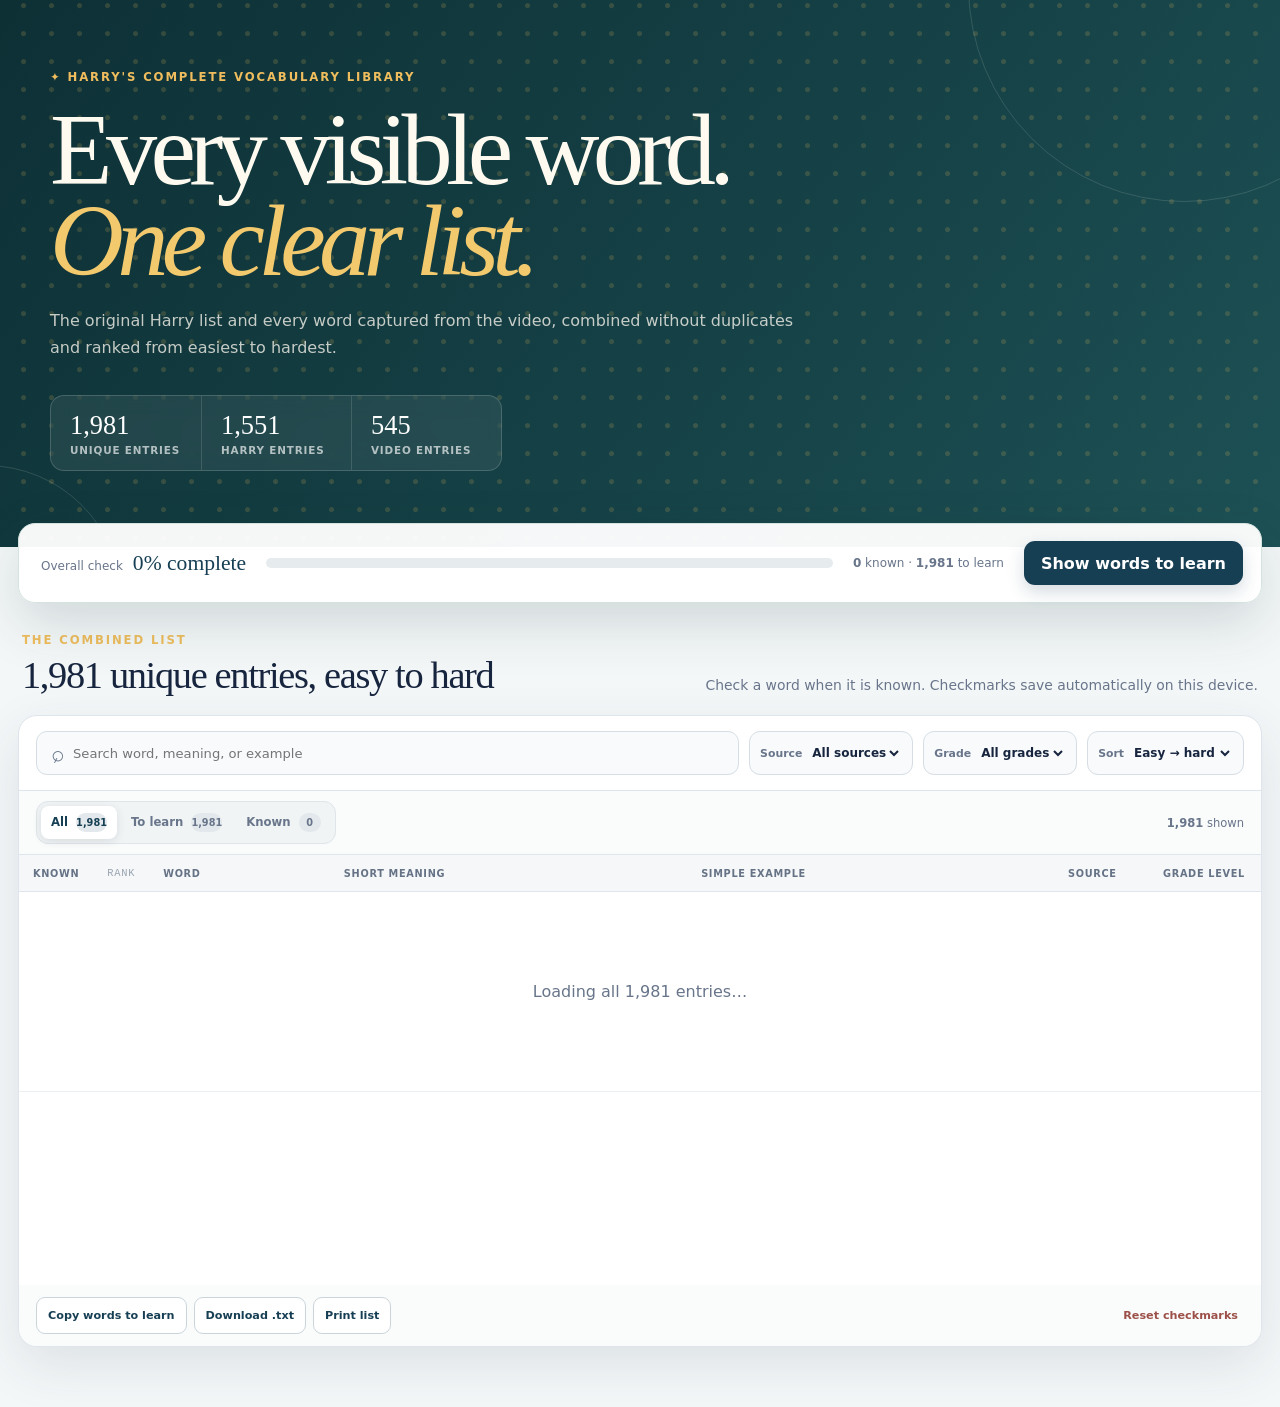
==== docs/index.html @ c69cf249 "Publish combined vocabulary docs/index.html" ====
<!doctype html>
<html lang="en">
<head>
  <meta charset="utf-8">
  <meta name="viewport" content="width=device-width, initial-scale=1">
  <meta name="description" content="Harry's combined 1,981-word vocabulary library, sorted from easy to hard.">
  <title>Harry's Vocabulary — 1,981 Words</title>
  <link rel="stylesheet" href="./styles.css">
</head>
<body>
  <main>
    <header class="hero">
      <div class="hero-inner">
        <p class="eyebrow">✦ Harry's complete vocabulary library</p>
        <h1>Every visible word.<br><em>One clear list.</em></h1>
        <p class="intro">The original Harry list and every word captured from the video, combined without duplicates and ranked from easiest to hardest.</p>
        <div class="hero-stats" aria-label="List totals">
          <div><strong>1,981</strong><span>unique entries</span></div>
          <div><strong>1,551</strong><span>Harry entries</span></div>
          <div><strong>545</strong><span>video entries</span></div>
        </div>
      </div>
    </header>

    <div class="content">
      <section class="progress-card" aria-label="Overall progress">
        <div class="progress-copy"><span>Overall check</span><strong id="percent">0% complete</strong></div>
        <div class="progress-track" aria-hidden="true"><span id="progress-bar"></span></div>
        <div class="progress-numbers"><b id="known-count">0</b> known · <b id="learn-count">1,981</b> to learn</div>
        <button class="primary-button" id="show-learn">Show words to learn</button>
      </section>

      <section class="list-intro" id="word-list">
        <div><p class="kicker">THE COMBINED LIST</p><h2>1,981 unique entries, easy to hard</h2></div>
        <p>Check a word when it is known. Checkmarks save automatically on this device.</p>
      </section>

      <div class="notice" id="notice" role="status" hidden></div>

      <section class="library-card">
        <div class="toolbar">
          <label class="search-box"><span aria-hidden="true">⌕</span><input id="search" type="search" placeholder="Search word, meaning, or example" aria-label="Search vocabulary"></label>
          <label class="select-box"><span>Source</span><select id="source"><option value="all">All sources</option><option value="Harry">Harry list</option><option value="Video">Video list</option><option value="Both">Both lists</option></select></label>
          <label class="select-box"><span>Grade</span><select id="grade"><option value="all">All grades</option><option value="4">Grade 4</option><option value="5">Grade 5</option><option value="6">Grade 6</option></select></label>
          <label class="select-box"><span>Sort</span><select id="sort"><option value="easy">Easy → hard</option><option value="hard">Hard → easy</option><option value="az">A → Z</option></select></label>
        </div>

        <div class="filter-row">
          <div class="filter-tabs" aria-label="Knowledge filter">
            <button class="active" data-status="all">All <b id="all-tab">1,981</b></button>
            <button data-status="learn">To learn <b id="learn-tab">1,981</b></button>
            <button data-status="known">Known <b id="known-tab">0</b></button>
          </div>
          <span><strong id="shown-count">1,981</strong> shown</span>
        </div>

        <div class="table-wrap">
          <table>
            <thead><tr><th class="check-column">Known</th><th class="number-column">Rank</th><th>Word</th><th>Short meaning</th><th>Simple example</th><th class="list-column">Source</th><th class="grade-column">Grade level</th></tr></thead>
            <tbody id="rows"><tr><td colspan="7" class="loading">Loading all 1,981 entries…</td></tr></tbody>
          </table>
          <div class="empty-state" id="empty" hidden><strong>No matching words</strong><span>Try a different search or filter.</span></div>
        </div>

        <footer>
          <div class="footer-actions"><button id="copy">Copy words to learn</button><button id="download">Download .txt</button><button id="print">Print list</button></div>
          <button class="reset-button" id="reset">Reset checkmarks</button>
        </footer>
      </section>
    </div>
  </main>
  <script src="./app.js" defer></script>
</body>
</html>
---- docs/styles.css ----
:root { color-scheme: light; font-family: Inter, ui-sans-serif, system-ui, -apple-system, BlinkMacSystemFont, "Segoe UI", sans-serif; color: #17253f; background: #f4f7f8; }
* { box-sizing: border-box; }
html { scroll-behavior: smooth; }
body { margin: 0; background: radial-gradient(circle at 4% 8%, rgba(81,166,145,.14), transparent 28rem), radial-gradient(circle at 96% 12%, rgba(237,179,77,.14), transparent 25rem), #f4f7f8; }
button, input, select { font: inherit; }
button { cursor: pointer; }
.hero { position: relative; overflow: hidden; color: #fffaf0; background: radial-gradient(circle at 84% 20%, rgba(228,182,85,.18) 0 2px, transparent 3px) 0 0/28px 28px, linear-gradient(128deg,#0d3035,#17454a 68%,#1d5155); }
.hero::before,.hero::after { position:absolute; content:""; border:1px solid rgba(255,250,240,.13); border-radius:999px; }
.hero::before { width:430px; height:430px; right:-120px; top:-230px; }
.hero::after { width:270px; height:270px; left:-150px; bottom:-190px; }
.hero-inner { position:relative; z-index:1; width:min(1180px,calc(100% - 44px)); margin:auto; padding:70px 0 76px; }
.eyebrow,.kicker { margin:0; color:#efbd5d; font-size:.73rem; font-weight:850; letter-spacing:.16em; text-transform:uppercase; }
h1 { margin:20px 0 22px; font-family:Georgia,"Times New Roman",serif; font-size:clamp(3.4rem,8vw,6.7rem); font-weight:500; line-height:.89; letter-spacing:-.065em; }
h1 em { color:#f3c96e; font-weight:500; }
.intro { max-width:770px; margin:0; color:rgba(255,250,240,.76); font-size:1rem; line-height:1.65; }
.hero-stats { display:flex; width:fit-content; margin-top:34px; overflow:hidden; border:1px solid rgba(255,255,255,.17); border-radius:14px; background:rgba(255,255,255,.07); backdrop-filter:blur(10px); }
.hero-stats div { min-width:150px; padding:14px 19px; }
.hero-stats div+div { border-left:1px solid rgba(255,255,255,.13); }
.hero-stats strong,.hero-stats span { display:block; }
.hero-stats strong { color:#fff; font:1.65rem Georgia,serif; }
.hero-stats span { margin-top:3px; color:rgba(255,255,255,.66); font-size:.65rem; font-weight:850; letter-spacing:.08em; text-transform:uppercase; }
.content { width:min(1480px,calc(100% - 36px)); margin:auto; padding:24px 0 60px; }
.progress-card { position:relative; z-index:2; display:grid; grid-template-columns:auto minmax(180px,1fr) auto auto; align-items:center; gap:20px; margin:-48px 0 30px; padding:17px 18px 17px 22px; border:1px solid #d5e3df; border-radius:17px; background:rgba(255,255,255,.96); box-shadow:0 20px 55px rgba(20,53,56,.16); }
.progress-copy { display:flex; align-items:baseline; gap:10px; white-space:nowrap; }
.progress-copy span,.progress-numbers { color:#68758a; font-size:.75rem; }
.progress-copy strong { color:#173f54; font:1.35rem Georgia,serif; }
.progress-track { height:10px; overflow:hidden; border-radius:99px; background:#e6ecee; }
.progress-track span { display:block; width:0; height:100%; border-radius:inherit; background:linear-gradient(90deg,#207b72,#55b49f); transition:width .25s; }
.primary-button { min-height:44px; padding:10px 17px; border:0; border-radius:11px; background:#173f54; color:white; font-weight:850; box-shadow:0 7px 17px rgba(23,63,84,.18); }
.list-intro { display:flex; align-items:end; justify-content:space-between; gap:28px; margin:0 4px 18px; }
.list-intro h2 { margin:6px 0 0; font:clamp(1.9rem,3vw,2.75rem) Georgia,serif; letter-spacing:-.035em; }
.list-intro>p { max-width:560px; margin:0; color:#68758a; font-size:.87rem; line-height:1.55; }
.notice { margin:0 0 14px; padding:11px 14px; border:1px solid #b9d9d1; border-radius:11px; background:#ecf8f5; color:#17675e; font-size:.8rem; font-weight:800; }
.library-card { overflow:hidden; border:1px solid #dfe5ec; border-radius:19px; background:white; box-shadow:0 18px 52px rgba(35,58,73,.11); }
.toolbar { display:flex; align-items:center; gap:10px; padding:15px 17px; border-bottom:1px solid #dfe5ec; }
.search-box { display:grid; grid-template-columns:auto minmax(0,1fr); align-items:center; gap:8px; flex:1 1 390px; min-height:44px; padding:0 13px; border:1px solid #d6dde4; border-radius:11px; background:#f8fafb; }
.search-box span { color:#68758a; font-size:1.4rem; transform:rotate(-18deg); }
.search-box input { width:100%; border:0; outline:0; background:transparent; color:#17253f; font-size:.82rem; }
.select-box { display:grid; grid-template-columns:auto auto; align-items:center; gap:6px; min-height:44px; padding:0 10px; border:1px solid #d6dde4; border-radius:11px; background:#f8fafb; color:#68758a; font-size:.68rem; font-weight:850; }
.select-box select { border:0; outline:0; background:transparent; color:#17253f; font-size:.75rem; font-weight:800; }
.filter-row { display:flex; align-items:center; justify-content:space-between; gap:14px; padding:10px 17px; border-bottom:1px solid #dfe5ec; background:#fafbfb; color:#68758a; font-size:.72rem; }
.filter-tabs { display:flex; gap:4px; padding:4px; border:1px solid #dfe5e9; border-radius:12px; background:#f1f4f5; }
.filter-tabs button { min-height:33px; padding:5px 10px; border:0; border-radius:8px; background:transparent; color:#68758a; font-size:.73rem; font-weight:850; }
.filter-tabs button.active { background:#fff; color:#173f54; box-shadow:0 2px 9px rgba(35,58,73,.13); }
.filter-tabs b { display:inline-grid; place-items:center; min-width:22px; height:19px; margin-left:4px; border-radius:99px; background:#e2e8eb; font-size:.61rem; }
.table-wrap { max-height:calc(100vh - 125px); min-height:430px; overflow:auto; }
table { width:100%; border-collapse:separate; border-spacing:0; }
thead { position:sticky; top:0; z-index:3; }
th { padding:12px 14px; text-align:left; border-bottom:1px solid #dfe5ec; background:rgba(245,247,248,.96); color:#667386; backdrop-filter:blur(8px); font-size:.61rem; font-weight:900; letter-spacing:.07em; text-transform:uppercase; }
td { padding:13px 14px; border-bottom:1px solid #edf0f2; background:#fff; vertical-align:middle; }
tbody tr:hover td { background:#fbfcfc; }
.check-column { width:68px; text-align:center!important; }
.number-column { width:54px; color:#9aa4b1; font: .65rem ui-monospace,SFMono-Regular,Menlo,monospace; }
.word-cell { min-width:135px; }.word-cell strong { font:1.12rem Georgia,serif; }
.meaning-cell { min-width:190px; color:#42536a; font-size:.78rem; line-height:1.42; }
.example-cell { min-width:260px; color:#68758a; font-size:.76rem; font-style:italic; line-height:1.46; }
.list-column { width:95px; }.grade-column { width:112px; }
.checkbox { position:relative; display:inline-grid; place-items:center; width:27px; height:27px; }
.checkbox input { position:absolute; inset:0; width:100%; height:100%; margin:0; opacity:0; cursor:pointer; }
.checkbox span { display:grid; place-items:center; width:25px; height:25px; border:2px solid #c5ced7; border-radius:7px; color:transparent; font-size:.85rem; font-weight:900; }
.checkbox input:checked+span { border-color:#207b72; background:#207b72; color:white; }
.known-row td { background:#f7fbfa; }.known-row .word-cell strong,.known-row .meaning-cell,.known-row .example-cell { color:#8a9690; text-decoration:line-through; text-decoration-color:#bac7c1; }
.pill { display:inline-block; padding:6px 8px; border-radius:8px; white-space:nowrap; font-size:.62rem; font-weight:900; }
.section-S { background:#e0f2ed;color:#276f63 }.section-T { background:#e7edf7;color:#4e6287 }.section-U { background:#efe5f3;color:#795b84 }.section-Review { background:#fff0df;color:#9c6335 }
.grade-4 { background:#e4f3ef;color:#246d62 }.grade-5 { background:#edf0f7;color:#536386 }.grade-6 { background:#f1e6ef;color:#825f7e }
.empty-state,.loading { text-align:center; padding:90px 20px; color:#68758a; }.empty-state strong,.empty-state span { display:block; }.empty-state strong { color:#17253f; font:1.35rem Georgia,serif; }
footer { display:flex; align-items:center; justify-content:space-between; gap:15px; padding:12px 17px; background:#fafbfb; }
.footer-actions { display:flex; flex-wrap:wrap; gap:7px; }.footer-actions button { min-height:37px; padding:7px 11px; border:1px solid #cad5da; border-radius:9px; background:white; color:#173f54; font-size:.7rem; font-weight:850; }
.reset-button { border:0; background:transparent; color:#9c5048; font-size:.7rem; font-weight:850; }
@media(max-width:980px){.progress-card{grid-template-columns:auto minmax(120px,1fr) auto}.primary-button{grid-column:1/-1;width:100%}.toolbar{flex-wrap:wrap}.search-box{flex-basis:100%}}
@media(max-width:720px){.hero-inner{width:min(100% - 24px,680px);padding:48px 0 68px}h1{font-size:clamp(3rem,17vw,5rem)}.hero-stats{width:100%}.hero-stats div{min-width:0;flex:1;padding-inline:10px}.content{width:min(100% - 18px,680px)}.progress-card{grid-template-columns:1fr;gap:11px;margin-top:-38px}.list-intro{display:block}.list-intro>p{margin-top:10px}.toolbar{align-items:stretch}.select-box{flex:1 1 30%}.filter-row{align-items:stretch;flex-direction:column}.filter-tabs{display:grid;grid-template-columns:repeat(3,1fr)}.table-wrap{max-height:none;overflow:visible}thead{display:none}table,tbody,tr,td{display:block;width:100%}tbody tr{position:relative;padding:15px 15px 13px 58px;border-bottom:1px solid #e7ecef}td{min-width:0;padding:3px 0;border:0;background:transparent!important}td::before{display:block;margin-bottom:2px;color:#8a95a4;content:attr(data-label);font-size:.54rem;font-weight:900;letter-spacing:.07em;text-transform:uppercase}.check-column{position:absolute;left:15px;top:17px;text-align:left!important}.check-column::before,.number-column::before{display:none!important}.number-column{position:absolute;left:19px;top:52px}.word-cell strong{font-size:1.35rem}.example-cell{margin-top:5px}.list-column,.grade-column{display:inline-block!important;width:auto;margin:7px 6px 0 0}.list-column::before,.grade-column::before{display:none!important}footer{align-items:flex-start;flex-direction:column}}
@media print{body{background:#fff}.hero{background:#fff;color:#17253f}.hero-inner{padding:18px 0}h1{margin:8px 0;color:#17253f;font-size:2rem}h1 em,.eyebrow{color:#17253f}.intro{color:#4f5e72}.hero-stats,.progress-card,.list-intro>p,.toolbar,.filter-row,footer,.notice{display:none!important}.content{width:100%;padding:0}.library-card{border:0;box-shadow:none}.table-wrap{max-height:none;overflow:visible}th,td{padding:6px 8px;font-size:8pt}.check-column{display:none}}
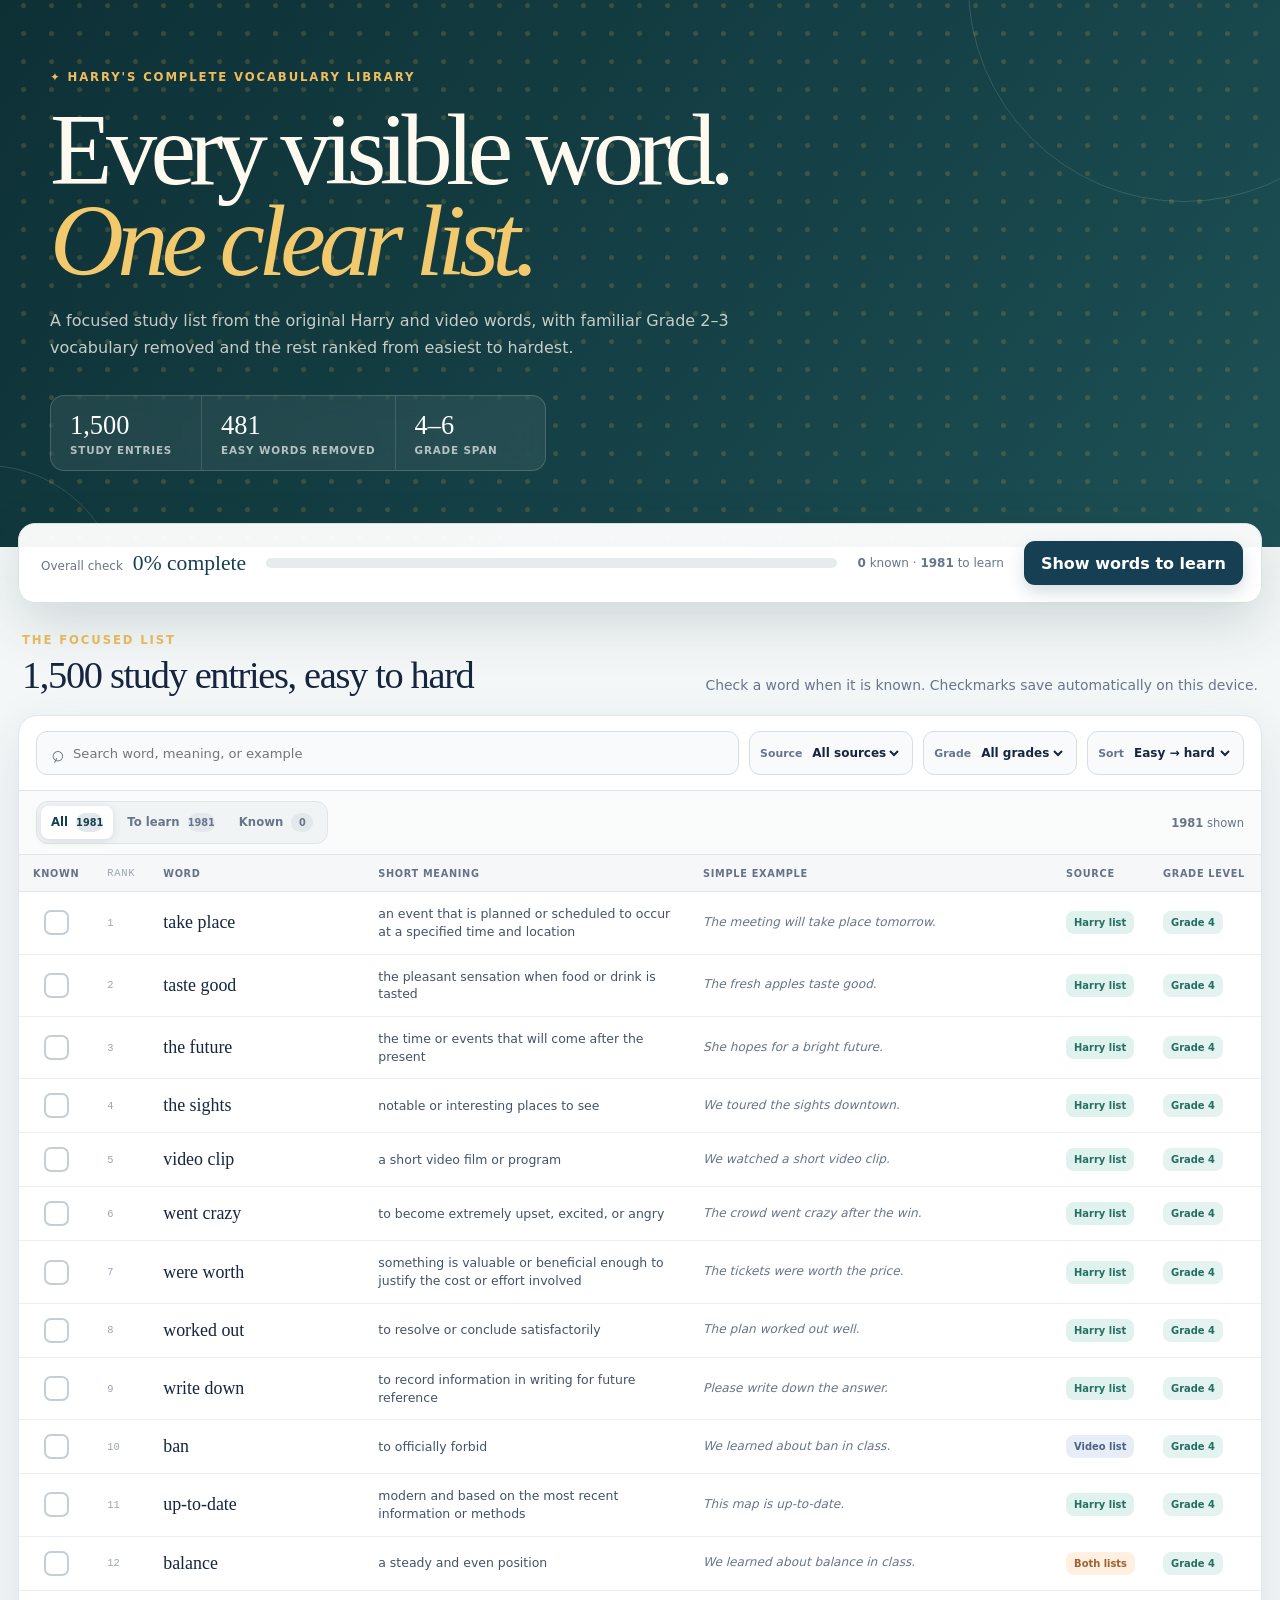
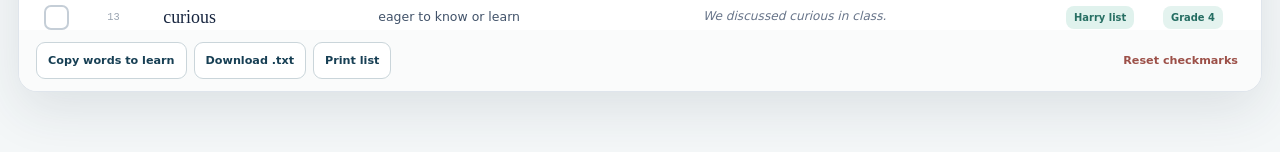
==== commit d0a29233: "Publish focused 1,500-word docs/index.html" ====
--- a/docs/index.html
+++ b/docs/index.html
@@ -3,8 +3,8 @@
 <head>
   <meta charset="utf-8">
   <meta name="viewport" content="width=device-width, initial-scale=1">
-  <meta name="description" content="Harry's combined 1,981-word vocabulary library, sorted from easy to hard.">
-  <title>Harry's Vocabulary — 1,981 Words</title>
+  <meta name="description" content="Harry's focused 1,500-word vocabulary library, sorted from easy to hard.">
+  <title>Harry's Vocabulary — 1,500 Words</title>
   <link rel="stylesheet" href="./styles.css">
 </head>
 <body>
@@ -13,11 +13,11 @@
       <div class="hero-inner">
         <p class="eyebrow">✦ Harry's complete vocabulary library</p>
         <h1>Every visible word.<br><em>One clear list.</em></h1>
-        <p class="intro">The original Harry list and every word captured from the video, combined without duplicates and ranked from easiest to hardest.</p>
+        <p class="intro">A focused study list from the original Harry and video words, with familiar Grade 2–3 vocabulary removed and the rest ranked from easiest to hardest.</p>
         <div class="hero-stats" aria-label="List totals">
-          <div><strong>1,981</strong><span>unique entries</span></div>
-          <div><strong>1,551</strong><span>Harry entries</span></div>
-          <div><strong>545</strong><span>video entries</span></div>
+          <div><strong>1,500</strong><span>study entries</span></div>
+          <div><strong>481</strong><span>easy words removed</span></div>
+          <div><strong>4–6</strong><span>grade span</span></div>
         </div>
       </div>
     </header>
@@ -26,12 +26,12 @@
       <section class="progress-card" aria-label="Overall progress">
         <div class="progress-copy"><span>Overall check</span><strong id="percent">0% complete</strong></div>
         <div class="progress-track" aria-hidden="true"><span id="progress-bar"></span></div>
-        <div class="progress-numbers"><b id="known-count">0</b> known · <b id="learn-count">1,981</b> to learn</div>
+        <div class="progress-numbers"><b id="known-count">0</b> known · <b id="learn-count">1,500</b> to learn</div>
         <button class="primary-button" id="show-learn">Show words to learn</button>
       </section>
 
       <section class="list-intro" id="word-list">
-        <div><p class="kicker">THE COMBINED LIST</p><h2>1,981 unique entries, easy to hard</h2></div>
+        <div><p class="kicker">THE FOCUSED LIST</p><h2>1,500 study entries, easy to hard</h2></div>
         <p>Check a word when it is known. Checkmarks save automatically on this device.</p>
       </section>
 
@@ -47,17 +47,17 @@
 
         <div class="filter-row">
           <div class="filter-tabs" aria-label="Knowledge filter">
-            <button class="active" data-status="all">All <b id="all-tab">1,981</b></button>
-            <button data-status="learn">To learn <b id="learn-tab">1,981</b></button>
+            <button class="active" data-status="all">All <b id="all-tab">1,500</b></button>
+            <button data-status="learn">To learn <b id="learn-tab">1,500</b></button>
             <button data-status="known">Known <b id="known-tab">0</b></button>
           </div>
-          <span><strong id="shown-count">1,981</strong> shown</span>
+          <span><strong id="shown-count">1,500</strong> shown</span>
         </div>
 
         <div class="table-wrap">
           <table>
             <thead><tr><th class="check-column">Known</th><th class="number-column">Rank</th><th>Word</th><th>Short meaning</th><th>Simple example</th><th class="list-column">Source</th><th class="grade-column">Grade level</th></tr></thead>
-            <tbody id="rows"><tr><td colspan="7" class="loading">Loading all 1,981 entries…</td></tr></tbody>
+            <tbody id="rows"><tr><td colspan="7" class="loading">Loading all 1,500 entries…</td></tr></tbody>
           </table>
           <div class="empty-state" id="empty" hidden><strong>No matching words</strong><span>Try a different search or filter.</span></div>
         </div>
--- a/docs/styles.css
+++ b/docs/styles.css
@@ -61,7 +61,7 @@
 .checkbox input:checked+span { border-color:#207b72; background:#207b72; color:white; }
 .known-row td { background:#f7fbfa; }.known-row .word-cell strong,.known-row .meaning-cell,.known-row .example-cell { color:#8a9690; text-decoration:line-through; text-decoration-color:#bac7c1; }
 .pill { display:inline-block; padding:6px 8px; border-radius:8px; white-space:nowrap; font-size:.62rem; font-weight:900; }
-.section-S { background:#e0f2ed;color:#276f63 }.section-T { background:#e7edf7;color:#4e6287 }.section-U { background:#efe5f3;color:#795b84 }.section-Review { background:#fff0df;color:#9c6335 }
+.source-Harry { background:#e0f2ed;color:#276f63 }.source-Video { background:#e7edf7;color:#4e6287 }.source-Both { background:#fff0df;color:#9c6335 }
 .grade-4 { background:#e4f3ef;color:#246d62 }.grade-5 { background:#edf0f7;color:#536386 }.grade-6 { background:#f1e6ef;color:#825f7e }
 .empty-state,.loading { text-align:center; padding:90px 20px; color:#68758a; }.empty-state strong,.empty-state span { display:block; }.empty-state strong { color:#17253f; font:1.35rem Georgia,serif; }
 footer { display:flex; align-items:center; justify-content:space-between; gap:15px; padding:12px 17px; background:#fafbfb; }
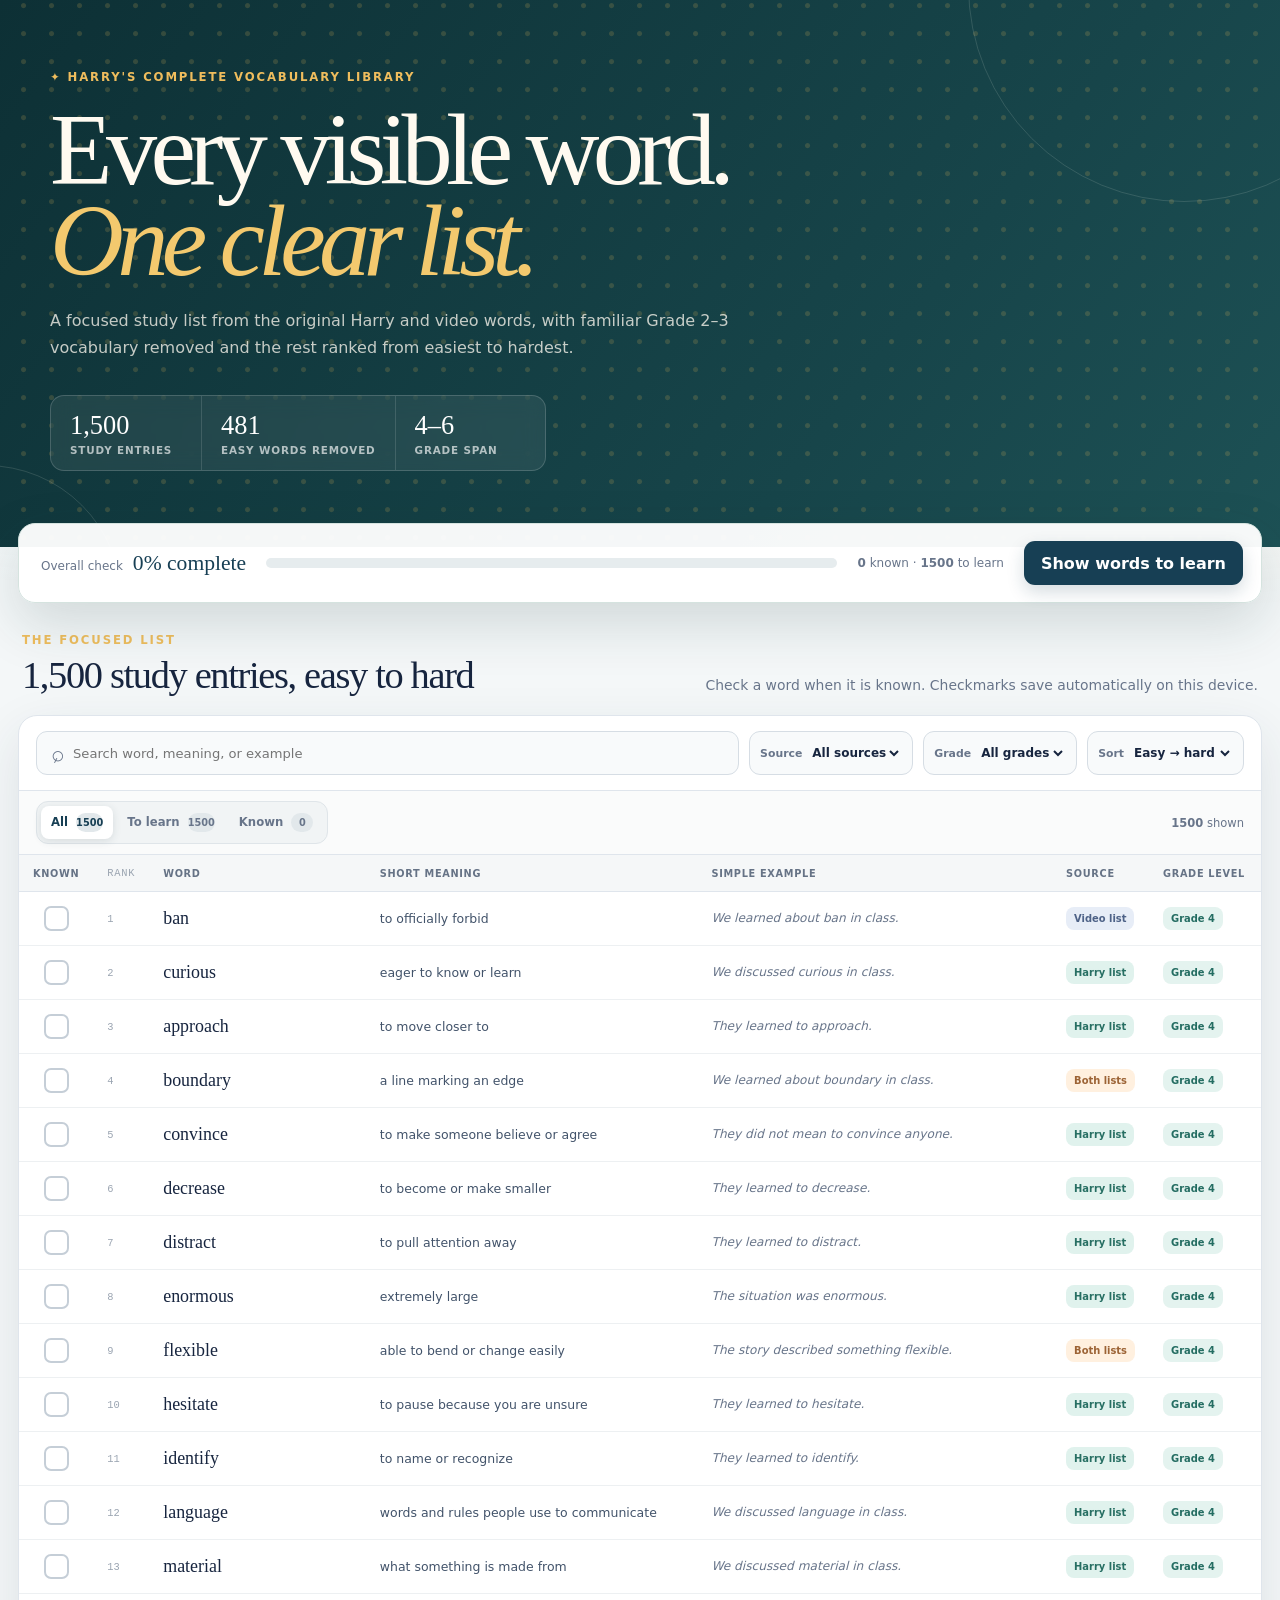
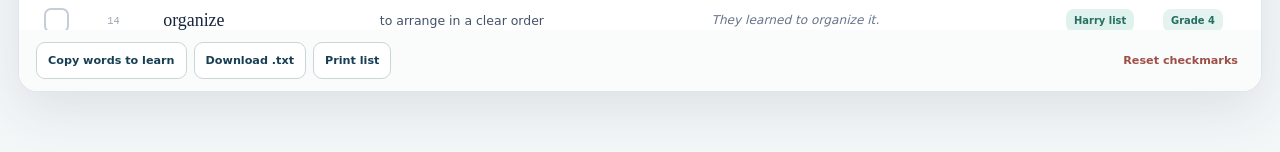
==== commit 87502006: "Version focused vocabulary assets in docs/index.html" ====
--- a/docs/index.html
+++ b/docs/index.html
@@ -5,7 +5,7 @@
   <meta name="viewport" content="width=device-width, initial-scale=1">
   <meta name="description" content="Harry's focused 1,500-word vocabulary library, sorted from easy to hard.">
   <title>Harry's Vocabulary — 1,500 Words</title>
-  <link rel="stylesheet" href="./styles.css">
+  <link rel="stylesheet" href="./styles.css?v=1500">
 </head>
 <body>
   <main>
@@ -69,6 +69,6 @@
       </section>
     </div>
   </main>
-  <script src="./app.js" defer></script>
+  <script src="./app.js?v=1500" defer></script>
 </body>
 </html>
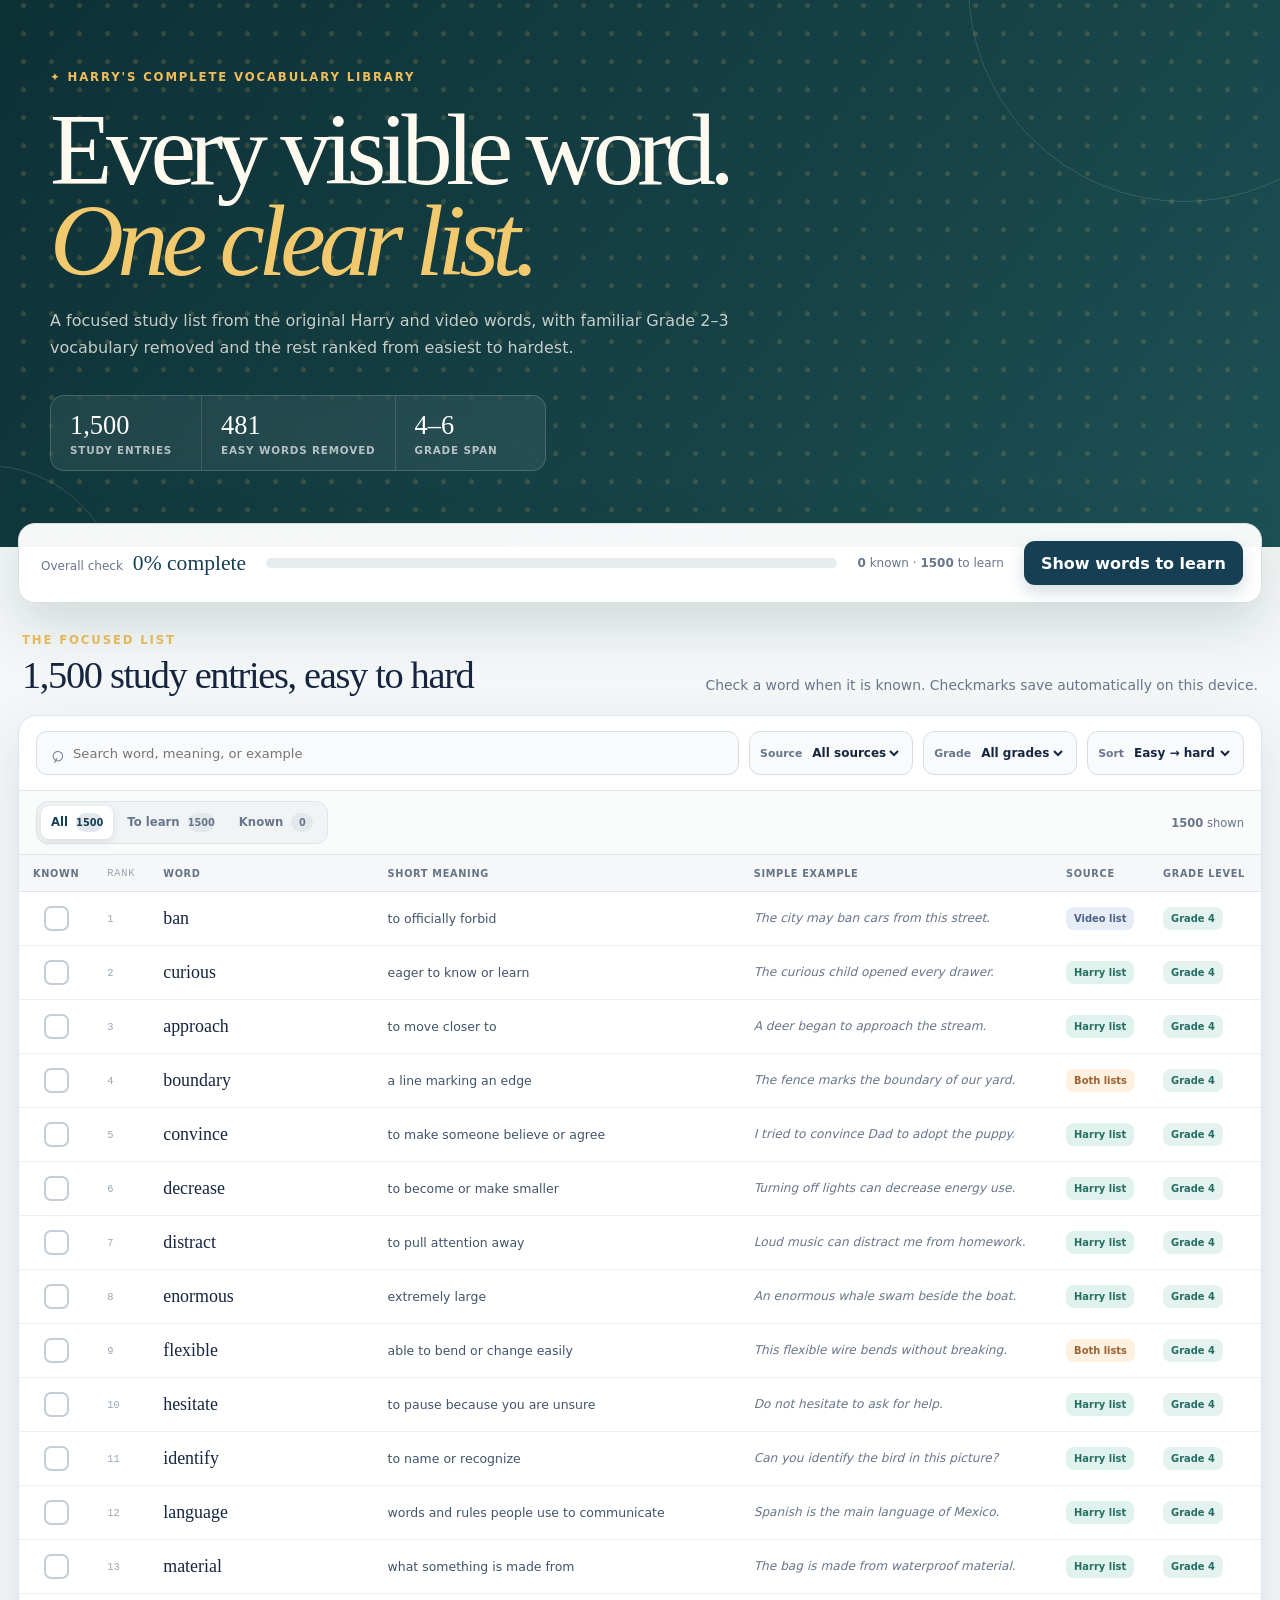
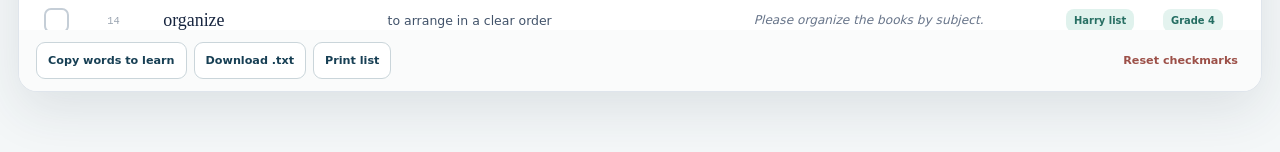
==== commit 7b789022: "Rewrite vocabulary example sentences" ====
--- a/docs/index.html
+++ b/docs/index.html
@@ -1,74 +1,76 @@
-<!doctype html>
-<html lang="en">
-<head>
-  <meta charset="utf-8">
-  <meta name="viewport" content="width=device-width, initial-scale=1">
-  <meta name="description" content="Harry's focused 1,500-word vocabulary library, sorted from easy to hard.">
-  <title>Harry's Vocabulary — 1,500 Words</title>
-  <link rel="stylesheet" href="./styles.css?v=1500">
-</head>
-<body>
-  <main>
-    <header class="hero">
-      <div class="hero-inner">
-        <p class="eyebrow">✦ Harry's complete vocabulary library</p>
-        <h1>Every visible word.<br><em>One clear list.</em></h1>
-        <p class="intro">A focused study list from the original Harry and video words, with familiar Grade 2–3 vocabulary removed and the rest ranked from easiest to hardest.</p>
-        <div class="hero-stats" aria-label="List totals">
-          <div><strong>1,500</strong><span>study entries</span></div>
-          <div><strong>481</strong><span>easy words removed</span></div>
-          <div><strong>4–6</strong><span>grade span</span></div>
-        </div>
-      </div>
-    </header>
-
-    <div class="content">
-      <section class="progress-card" aria-label="Overall progress">
-        <div class="progress-copy"><span>Overall check</span><strong id="percent">0% complete</strong></div>
-        <div class="progress-track" aria-hidden="true"><span id="progress-bar"></span></div>
-        <div class="progress-numbers"><b id="known-count">0</b> known · <b id="learn-count">1,500</b> to learn</div>
-        <button class="primary-button" id="show-learn">Show words to learn</button>
-      </section>
-
-      <section class="list-intro" id="word-list">
-        <div><p class="kicker">THE FOCUSED LIST</p><h2>1,500 study entries, easy to hard</h2></div>
-        <p>Check a word when it is known. Checkmarks save automatically on this device.</p>
-      </section>
-
-      <div class="notice" id="notice" role="status" hidden></div>
-
-      <section class="library-card">
-        <div class="toolbar">
-          <label class="search-box"><span aria-hidden="true">⌕</span><input id="search" type="search" placeholder="Search word, meaning, or example" aria-label="Search vocabulary"></label>
-          <label class="select-box"><span>Source</span><select id="source"><option value="all">All sources</option><option value="Harry">Harry list</option><option value="Video">Video list</option><option value="Both">Both lists</option></select></label>
-          <label class="select-box"><span>Grade</span><select id="grade"><option value="all">All grades</option><option value="4">Grade 4</option><option value="5">Grade 5</option><option value="6">Grade 6</option></select></label>
-          <label class="select-box"><span>Sort</span><select id="sort"><option value="easy">Easy → hard</option><option value="hard">Hard → easy</option><option value="az">A → Z</option></select></label>
-        </div>
-
-        <div class="filter-row">
-          <div class="filter-tabs" aria-label="Knowledge filter">
-            <button class="active" data-status="all">All <b id="all-tab">1,500</b></button>
-            <button data-status="learn">To learn <b id="learn-tab">1,500</b></button>
-            <button data-status="known">Known <b id="known-tab">0</b></button>
-          </div>
-          <span><strong id="shown-count">1,500</strong> shown</span>
-        </div>
-
-        <div class="table-wrap">
-          <table>
-            <thead><tr><th class="check-column">Known</th><th class="number-column">Rank</th><th>Word</th><th>Short meaning</th><th>Simple example</th><th class="list-column">Source</th><th class="grade-column">Grade level</th></tr></thead>
-            <tbody id="rows"><tr><td colspan="7" class="loading">Loading all 1,500 entries…</td></tr></tbody>
-          </table>
-          <div class="empty-state" id="empty" hidden><strong>No matching words</strong><span>Try a different search or filter.</span></div>
-        </div>
-
-        <footer>
-          <div class="footer-actions"><button id="copy">Copy words to learn</button><button id="download">Download .txt</button><button id="print">Print list</button></div>
-          <button class="reset-button" id="reset">Reset checkmarks</button>
-        </footer>
-      </section>
-    </div>
-  </main>
-  <script src="./app.js?v=1500" defer></script>
-</body>
-</html>
+<!doctype html>
+<html lang="en">
+<head>
+  <meta charset="utf-8">
+  <meta name="viewport" content="width=device-width, initial-scale=1">
+  <meta name="description" content="Harry's focused 1,500-word vocabulary library, sorted from easy to hard.">
+  <title>Harry's Vocabulary — 1,500 Words</title>
+  <link rel="stylesheet" href="./styles.css?v=1500">
+</head>
+<body>
+  <main>
+    <header class="hero">
+      <div class="hero-inner">
+        <p class="eyebrow">✦ Harry's complete vocabulary library</p>
+        <h1>Every visible word.<br><em>One clear list.</em></h1>
+        <p class="intro">A focused study list from the original Harry and video words, with familiar Grade 2–3 vocabulary removed and the rest ranked from easiest to hardest.</p>
+        <div class="hero-stats" aria-label="List totals">
+          <div><strong>1,500</strong><span>study entries</span></div>
+          <div><strong>481</strong><span>easy words removed</span></div>
+          <div><strong>4–6</strong><span>grade span</span></div>
+        </div>
+      </div>
+    </header>
+
+    <div class="content">
+      <section class="progress-card" aria-label="Overall progress">
+        <div class="progress-copy"><span>Overall check</span><strong id="percent">0% complete</strong></div>
+        <div class="progress-track" aria-hidden="true"><span id="progress-bar"></span></div>
+        <div class="progress-numbers"><b id="known-count">0</b> known · <b id="learn-count">1,500</b> to learn</div>
+        <button class="primary-button" id="show-learn">Show words to learn</button>
+      </section>
+
+      <section class="list-intro" id="word-list">
+        <div><p class="kicker">THE FOCUSED LIST</p><h2>1,500 study entries, easy to hard</h2></div>
+        <p>Check a word when it is known. Checkmarks save automatically on this device.</p>
+      </section>
+
+      <div class="notice" id="notice" role="status" hidden></div>
+
+      <section class="library-card">
+        <div class="toolbar">
+          <label class="search-box"><span aria-hidden="true">⌕</span><input id="search" type="search" placeholder="Search word, meaning, or example" aria-label="Search vocabulary"></label>
+          <label class="select-box"><span>Source</span><select id="source"><option value="all">All sources</option><option value="Harry">Harry list</option><option value="Video">Video list</option><option value="Both">Both lists</option></select></label>
+          <label class="select-box"><span>Grade</span><select id="grade"><option value="all">All grades</option><option value="4">Grade 4</option><option value="5">Grade 5</option><option value="6">Grade 6</option></select></label>
+          <label class="select-box"><span>Sort</span><select id="sort"><option value="easy">Easy → hard</option><option value="hard">Hard → easy</option><option value="az">A → Z</option></select></label>
+        </div>
+
+        <div class="filter-row">
+          <div class="filter-tabs" aria-label="Knowledge filter">
+            <button class="active" data-status="all">All <b id="all-tab">1,500</b></button>
+            <button data-status="learn">To learn <b id="learn-tab">1,500</b></button>
+            <button data-status="known">Known <b id="known-tab">0</b></button>
+          </div>
+          <span><strong id="shown-count">1,500</strong> shown</span>
+        </div>
+
+        <div class="table-wrap">
+          <table>
+            <thead><tr><th class="check-column">Known</th><th class="number-column">Rank</th><th>Word</th><th>Short meaning</th><th>Simple example</th><th class="list-column">Source</th><th class="grade-column">Grade level</th></tr></thead>
+            <tbody id="rows"><tr><td colspan="7" class="loading">Loading all 1,500 entries…</td></tr></tbody>
+          </table>
+          <div class="empty-state" id="empty" hidden><strong>No matching words</strong><span>Try a different search or filter.</span></div>
+        </div>
+
+        <footer>
+          <div class="footer-actions"><button id="copy">Copy words to learn</button><button id="download">Download .txt</button><button id="print">Print list</button></div>
+          <button class="reset-button" id="reset">Reset checkmarks</button>
+        </footer>
+      </section>
+    </div>
+  </main>
+  <script src="https://shangguanyun08.github.io/marco-learning-hub/shared-online-sync.js?v=1" defer></script>
+  <script src="./app.js?v=1502" defer></script>
+</body>
+</html>
+
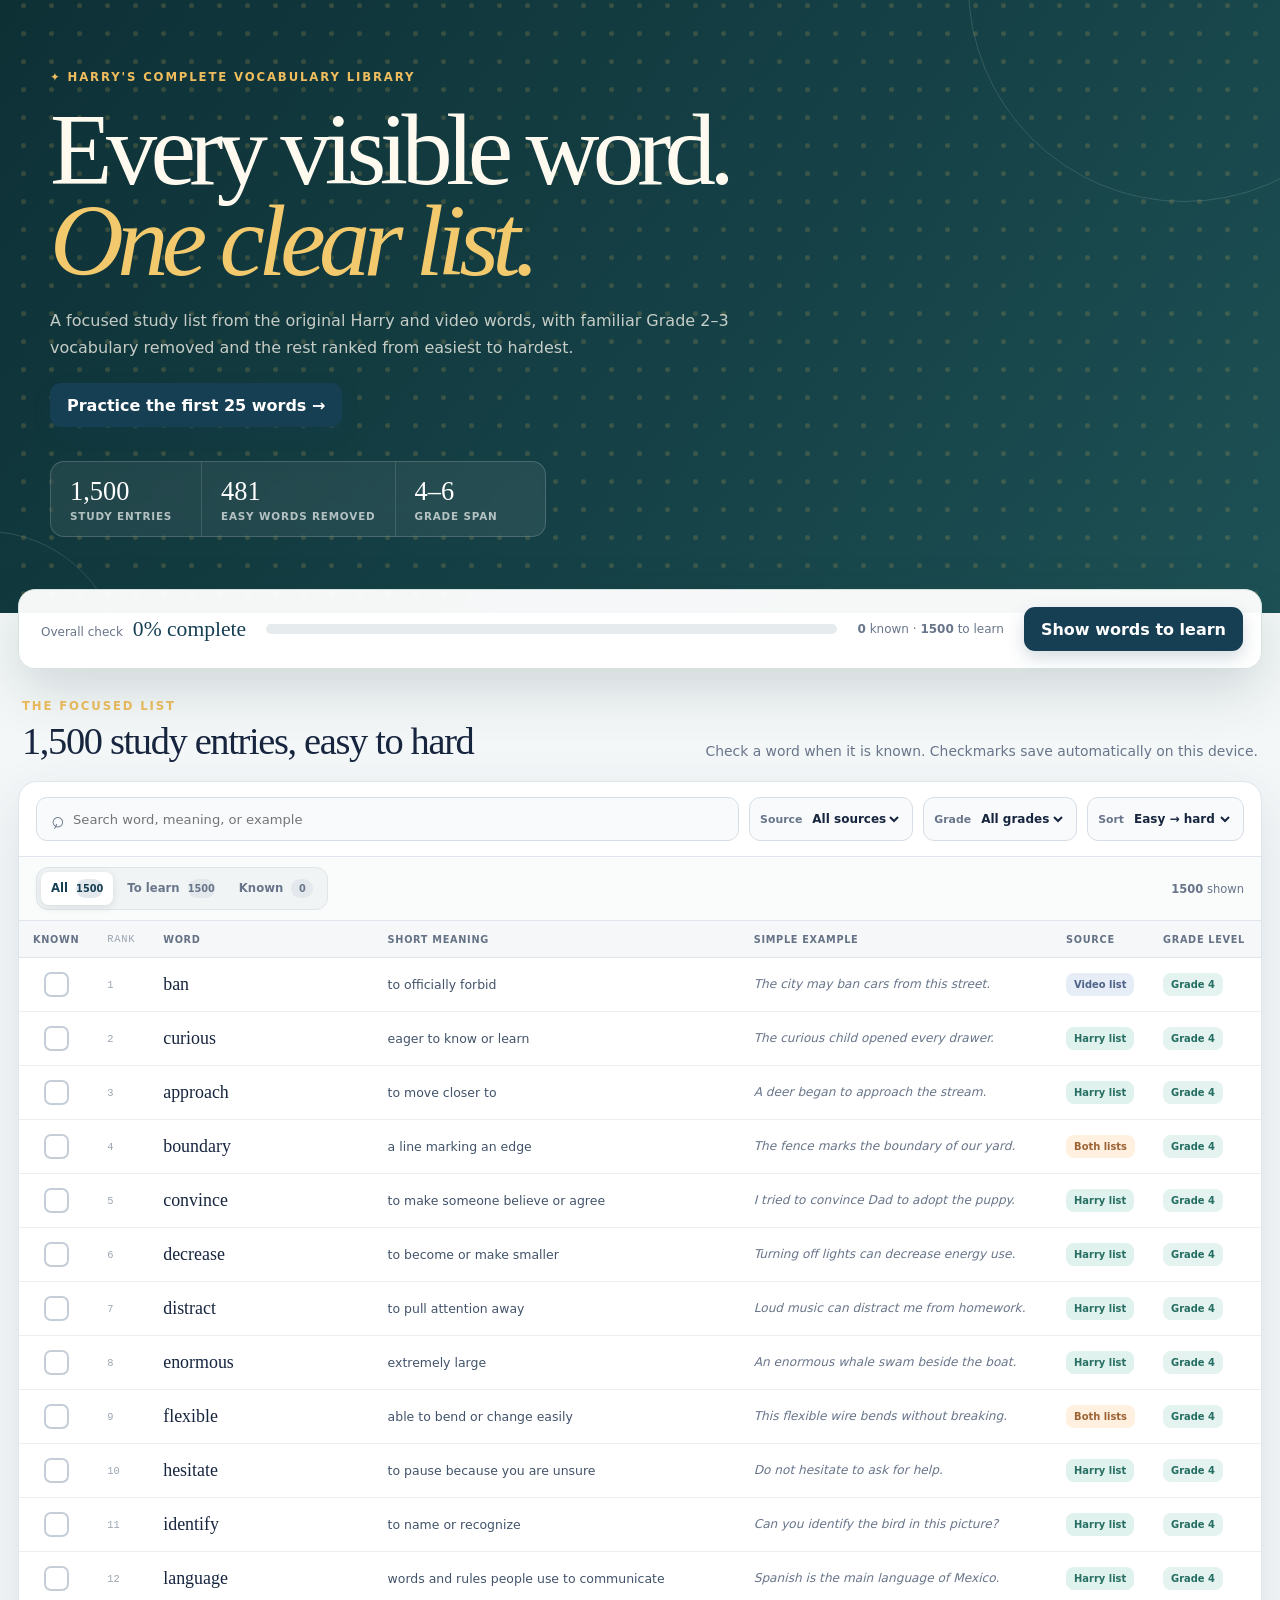
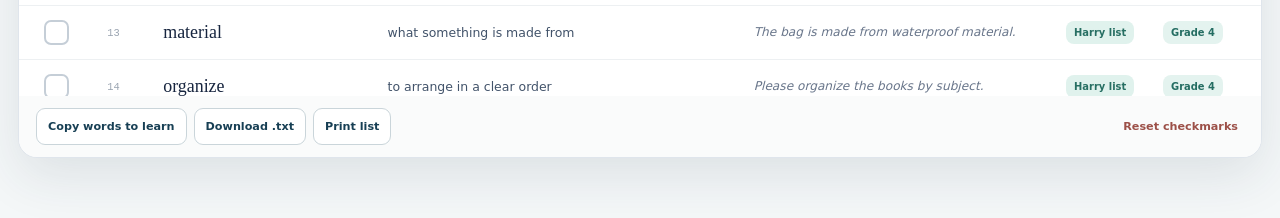
==== commit 1c5477a5: "Add first 25 vocabulary mastery practice" ====
--- a/docs/index.html
+++ b/docs/index.html
@@ -5,7 +5,7 @@
   <meta name="viewport" content="width=device-width, initial-scale=1">
   <meta name="description" content="Harry's focused 1,500-word vocabulary library, sorted from easy to hard.">
   <title>Harry's Vocabulary — 1,500 Words</title>
-  <link rel="stylesheet" href="./styles.css?v=1500">
+  <link rel="stylesheet" href="./styles.css?v=1501">
 </head>
 <body>
   <main>
@@ -14,6 +14,7 @@
         <p class="eyebrow">✦ Harry's complete vocabulary library</p>
         <h1>Every visible word.<br><em>One clear list.</em></h1>
         <p class="intro">A focused study list from the original Harry and video words, with familiar Grade 2–3 vocabulary removed and the rest ranked from easiest to hardest.</p>
+        <a class="primary-button" href="./learn/" style="display:inline-flex;align-items:center;margin-top:22px;text-decoration:none;">Practice the first 25 words →</a>
         <div class="hero-stats" aria-label="List totals">
           <div><strong>1,500</strong><span>study entries</span></div>
           <div><strong>481</strong><span>easy words removed</span></div>
@@ -70,7 +71,7 @@
     </div>
   </main>
   <script src="https://shangguanyun08.github.io/marco-learning-hub/shared-online-sync.js?v=1" defer></script>
-  <script src="./app.js?v=1502" defer></script>
+  <script src="./app.js?v=1503" defer></script>
 </body>
 </html>
 
--- a/docs/styles.css
+++ b/docs/styles.css
@@ -68,5 +68,5 @@
 .footer-actions { display:flex; flex-wrap:wrap; gap:7px; }.footer-actions button { min-height:37px; padding:7px 11px; border:1px solid #cad5da; border-radius:9px; background:white; color:#173f54; font-size:.7rem; font-weight:850; }
 .reset-button { border:0; background:transparent; color:#9c5048; font-size:.7rem; font-weight:850; }
 @media(max-width:980px){.progress-card{grid-template-columns:auto minmax(120px,1fr) auto}.primary-button{grid-column:1/-1;width:100%}.toolbar{flex-wrap:wrap}.search-box{flex-basis:100%}}
-@media(max-width:720px){.hero-inner{width:min(100% - 24px,680px);padding:48px 0 68px}h1{font-size:clamp(3rem,17vw,5rem)}.hero-stats{width:100%}.hero-stats div{min-width:0;flex:1;padding-inline:10px}.content{width:min(100% - 18px,680px)}.progress-card{grid-template-columns:1fr;gap:11px;margin-top:-38px}.list-intro{display:block}.list-intro>p{margin-top:10px}.toolbar{align-items:stretch}.select-box{flex:1 1 30%}.filter-row{align-items:stretch;flex-direction:column}.filter-tabs{display:grid;grid-template-columns:repeat(3,1fr)}.table-wrap{max-height:none;overflow:visible}thead{display:none}table,tbody,tr,td{display:block;width:100%}tbody tr{position:relative;padding:15px 15px 13px 58px;border-bottom:1px solid #e7ecef}td{min-width:0;padding:3px 0;border:0;background:transparent!important}td::before{display:block;margin-bottom:2px;color:#8a95a4;content:attr(data-label);font-size:.54rem;font-weight:900;letter-spacing:.07em;text-transform:uppercase}.check-column{position:absolute;left:15px;top:17px;text-align:left!important}.check-column::before,.number-column::before{display:none!important}.number-column{position:absolute;left:19px;top:52px}.word-cell strong{font-size:1.35rem}.example-cell{margin-top:5px}.list-column,.grade-column{display:inline-block!important;width:auto;margin:7px 6px 0 0}.list-column::before,.grade-column::before{display:none!important}footer{align-items:flex-start;flex-direction:column}}
+@media(max-width:720px){.hero-inner{width:min(100% - 24px,680px);padding:48px 0 68px}h1{font-size:clamp(3rem,17vw,5rem)}.hero-stats{width:100%}.hero-stats div{min-width:0;flex:1;padding-inline:10px}.content{width:min(100% - 18px,680px)}.progress-card{grid-template-columns:1fr;gap:11px;margin-top:-38px}.list-intro{display:block}.list-intro>p{margin-top:10px}.toolbar{align-items:stretch}.select-box{flex:1 1 30%}.filter-row{align-items:stretch;flex-direction:column}.filter-tabs{display:grid;grid-template-columns:repeat(3,1fr)}.table-wrap{max-height:none;overflow:visible}thead{display:none}table,tbody,tr,td{display:block;width:100%}tbody tr{position:relative;padding:15px 15px 13px 58px;border-bottom:1px solid #e7ecef}td{min-width:0;padding:3px 0;border:0;background:transparent!important}td[data-label]::before{display:block;margin-bottom:2px;color:#8a95a4;content:attr(data-label);font-size:.54rem;font-weight:900;letter-spacing:.07em;text-transform:uppercase}.check-column{position:absolute;left:15px;top:17px;text-align:left!important}.check-column::before,.number-column::before{display:none!important}.number-column{position:absolute;left:19px;top:52px}.word-cell strong{font-size:1.35rem}.example-cell{margin-top:5px}.list-column,.grade-column{display:inline-block!important;width:auto;margin:7px 6px 0 0}.list-column::before,.grade-column::before{display:none!important}footer{align-items:flex-start;flex-direction:column}}
 @media print{body{background:#fff}.hero{background:#fff;color:#17253f}.hero-inner{padding:18px 0}h1{margin:8px 0;color:#17253f;font-size:2rem}h1 em,.eyebrow{color:#17253f}.intro{color:#4f5e72}.hero-stats,.progress-card,.list-intro>p,.toolbar,.filter-row,footer,.notice{display:none!important}.content{width:100%;padding:0}.library-card{border:0;box-shadow:none}.table-wrap{max-height:none;overflow:visible}th,td{padding:6px 8px;font-size:8pt}.check-column{display:none}}
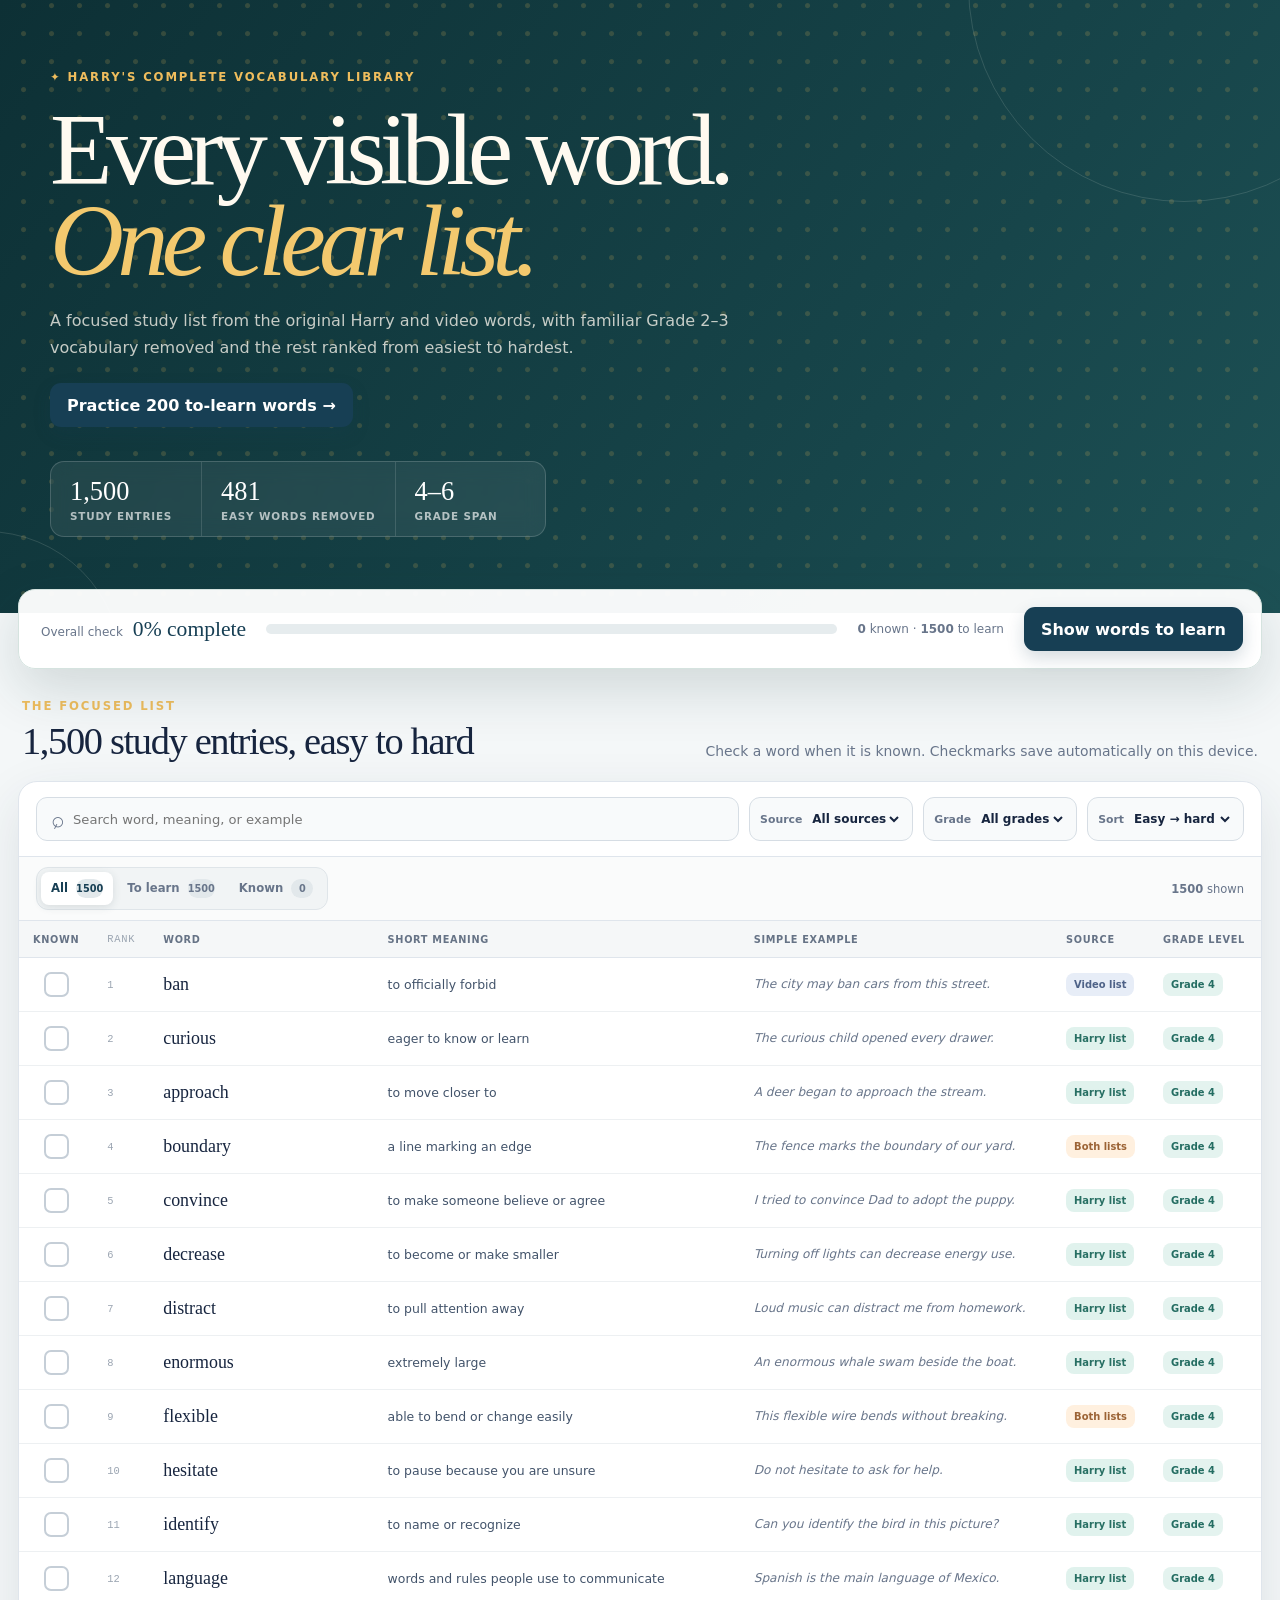
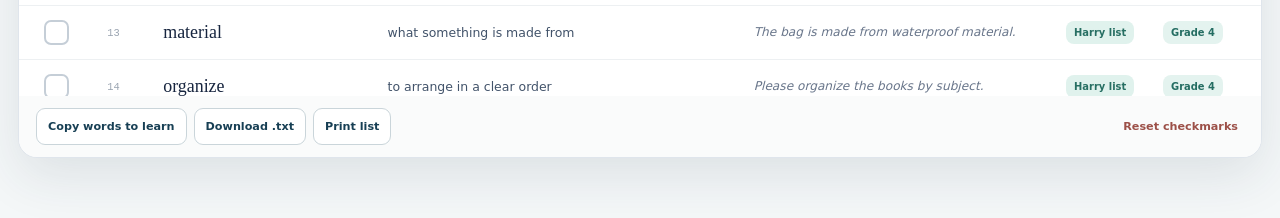
==== commit 17ff2cdb: "Build eight sessions from Harry's local to-learn list" ====
--- a/docs/index.html
+++ b/docs/index.html
@@ -14,7 +14,7 @@
         <p class="eyebrow">✦ Harry's complete vocabulary library</p>
         <h1>Every visible word.<br><em>One clear list.</em></h1>
         <p class="intro">A focused study list from the original Harry and video words, with familiar Grade 2–3 vocabulary removed and the rest ranked from easiest to hardest.</p>
-        <a class="primary-button" href="./learn/" style="display:inline-flex;align-items:center;margin-top:22px;text-decoration:none;">Practice the first 25 words →</a>
+        <a class="primary-button" href="./learn/" style="display:inline-flex;align-items:center;margin-top:22px;text-decoration:none;">Practice 200 to-learn words →</a>
         <div class="hero-stats" aria-label="List totals">
           <div><strong>1,500</strong><span>study entries</span></div>
           <div><strong>481</strong><span>easy words removed</span></div>
